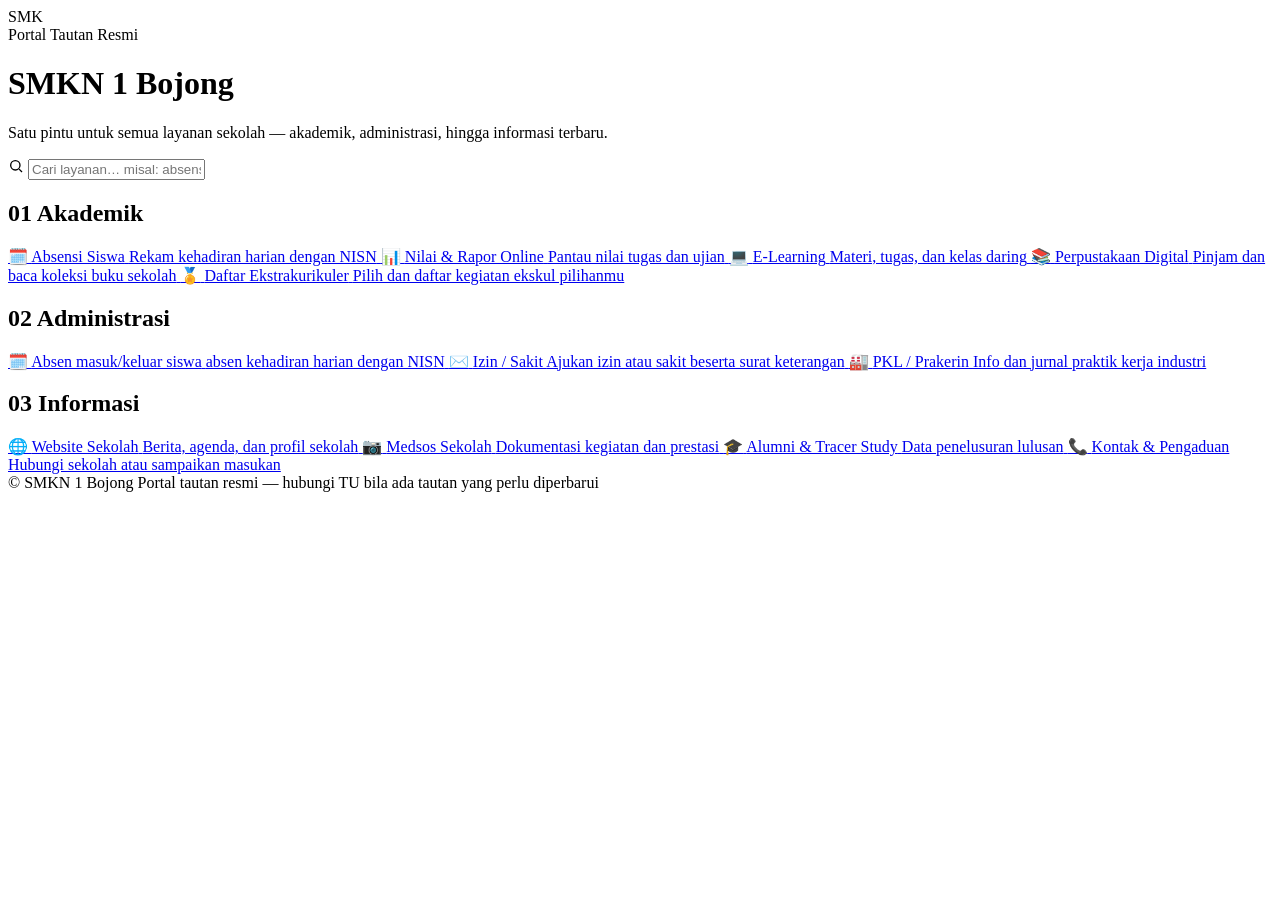
==== index.html @ 1ded224a "Create index.html" ====
<!DOCTYPE html>
<html lang="id">
<head>
<meta charset="UTF-8">
<meta name="viewport" content="width=device-width, initial-scale=1.0">
<meta name="theme-color" content="#0F4C81">
<title>Portal Tautan - SMKN 1 Bojong</title>
<link rel="preconnect" href="https://fonts.googleapis.com">
<link href="https://fonts.googleapis.com/css2?family=Sora:wght@400;600;700;800&family=Inter:wght@400;500;600&family=IBM+Plex+Mono:wght@500;600&display=swap" rel="stylesheet">
<link rel="stylesheet" href="portal.css">
</head>
<body>

<header class="hero">
  <div class="hero__crest">SMK</div>
  <span class="hero__eyebrow">Portal Tautan Resmi</span>
  <h1>SMKN 1 Bojong</h1>
  <p>Satu pintu untuk semua layanan sekolah — akademik, administrasi, hingga informasi terbaru.</p>

  <label class="search" for="cari">
    <svg width="16" height="16" viewBox="0 0 24 24" fill="none" stroke="currentColor" stroke-width="2"><circle cx="11" cy="11" r="7"/><line x1="21" y1="21" x2="16.65" y2="16.65"/></svg>
    <input id="cari" type="text" placeholder="Cari layanan… misal: absensi, nilai, perpustakaan">
  </label>
</header>

<main>

  <section class="grup" data-grup="akademik">
    <h2><span class="grup__nomor">01</span> Akademik</h2>
    <div class="kartu-grid">

      <a class="kartu" href="https://bojong-siswa.base44.app/" target="_blank" rel="noopener" data-cari="absensi kehadiran siswa">
        <span class="kartu__ikon">🗓️</span>
        <span class="kartu__judul">Absensi Siswa</span>
        <span class="kartu__desk">Rekam kehadiran harian dengan NISN</span>
      </a>

      <a class="kartu" href="#" target="_blank" rel="noopener" data-cari="nilai rapor akademik e-learning">
        <span class="kartu__ikon">📊</span>
        <span class="kartu__judul">Nilai &amp; Rapor Online</span>
        <span class="kartu__desk">Pantau nilai tugas dan ujian</span>
      </a>

      <a class="kartu" href="#" target="_blank" rel="noopener" data-cari="e-learning kelas daring materi">
        <span class="kartu__ikon">💻</span>
        <span class="kartu__judul">E-Learning</span>
        <span class="kartu__desk">Materi, tugas, dan kelas daring</span>
      </a>

      <a class="kartu" href="#" target="_blank" rel="noopener" data-cari="perpustakaan digital buku">
        <span class="kartu__ikon">📚</span>
        <span class="kartu__judul">Perpustakaan Digital</span>
        <span class="kartu__desk">Pinjam dan baca koleksi buku sekolah</span>
      </a>

      <a class="kartu" href="https://bojong-siswa.base44.app/daftar-ekskul" target="_blank" rel="noopener" data-cari="daftar ekstrakurikuler ekskul pendaftaran">
        <span class="kartu__ikon">🏅</span>
        <span class="kartu__judul">Daftar Ekstrakurikuler</span>
        <span class="kartu__desk">Pilih dan daftar kegiatan ekskul pilihanmu</span>
      </a>

    </div>
  </section>

  <section class="grup" data-grup="administrasi">
    <h2><span class="grup__nomor">02</span> Administrasi</h2>
    <div class="kartu-grid">

      <a class="kartu" href="https://bojong-siswa.base44.app/absen" target="_blank" rel="noopener" data-cari="absensi kehadiran siswa">
        <span class="kartu__ikon">🗓️</span>
        <span class="kartu__judul">Absen masuk/keluar siswa</span>
        <span class="kartu__desk">absen kehadiran harian dengan NISN</span>
      </a>


            <a class="kartu" href="https://bojong-siswa.base44.app/izin" target="_blank" rel="noopener" data-cari="izin sakit surat keterangan">
        <span class="kartu__ikon">✉️</span>
        <span class="kartu__judul">Izin / Sakit</span>
        <span class="kartu__desk">Ajukan izin atau sakit beserta surat keterangan</span>
      </a>

      <a class="kartu" href="#" target="_blank" rel="noopener" data-cari="prakerin magang industri pkl">
        <span class="kartu__ikon">🏭</span>
        <span class="kartu__judul">PKL / Prakerin</span>
        <span class="kartu__desk">Info dan jurnal praktik kerja industri</span>
      </a>

    </div>
  </section>

  <section class="grup" data-grup="informasi">
    <h2><span class="grup__nomor">03</span> Informasi</h2>
    <div class="kartu-grid">

      <a class="kartu" href="#" target="_blank" rel="noopener" data-cari="website resmi sekolah berita">
        <span class="kartu__ikon">🌐</span>
        <span class="kartu__judul">Website Sekolah</span>
        <span class="kartu__desk">Berita, agenda, dan profil sekolah</span>
      </a>

      <a class="kartu" href="medsos.html" target="_blank" rel="noopener" data-cari="instagram media sosial">
        <span class="kartu__ikon">📷</span>
        <span class="kartu__judul">Medsos Sekolah</span>
        <span class="kartu__desk">Dokumentasi kegiatan dan prestasi</span>
      </a>

      <a class="kartu" href="#" target="_blank" rel="noopener" data-cari="alumni tracer study">
        <span class="kartu__ikon">🎓</span>
        <span class="kartu__judul">Alumni &amp; Tracer Study</span>
        <span class="kartu__desk">Data penelusuran lulusan</span>
      </a>

      <a class="kartu" href="#" target="_blank" rel="noopener" data-cari="kontak pengaduan hubungi kami">
        <span class="kartu__ikon">📞</span>
        <span class="kartu__judul">Kontak &amp; Pengaduan</span>
        <span class="kartu__desk">Hubungi sekolah atau sampaikan masukan</span>
      </a>

    </div>
  </section>

  <p class="kosong" id="hasilKosong" hidden>Tidak ada layanan yang cocok dengan pencarianmu.</p>

</main>

<footer class="foot">
  <span>&copy; <span id="year"></span> SMKN 1 Bojong</span>
  <span>Portal tautan resmi &mdash; hubungi TU bila ada tautan yang perlu diperbarui</span>
</footer>

<script src="portal.js"></script>
</body>
</html>
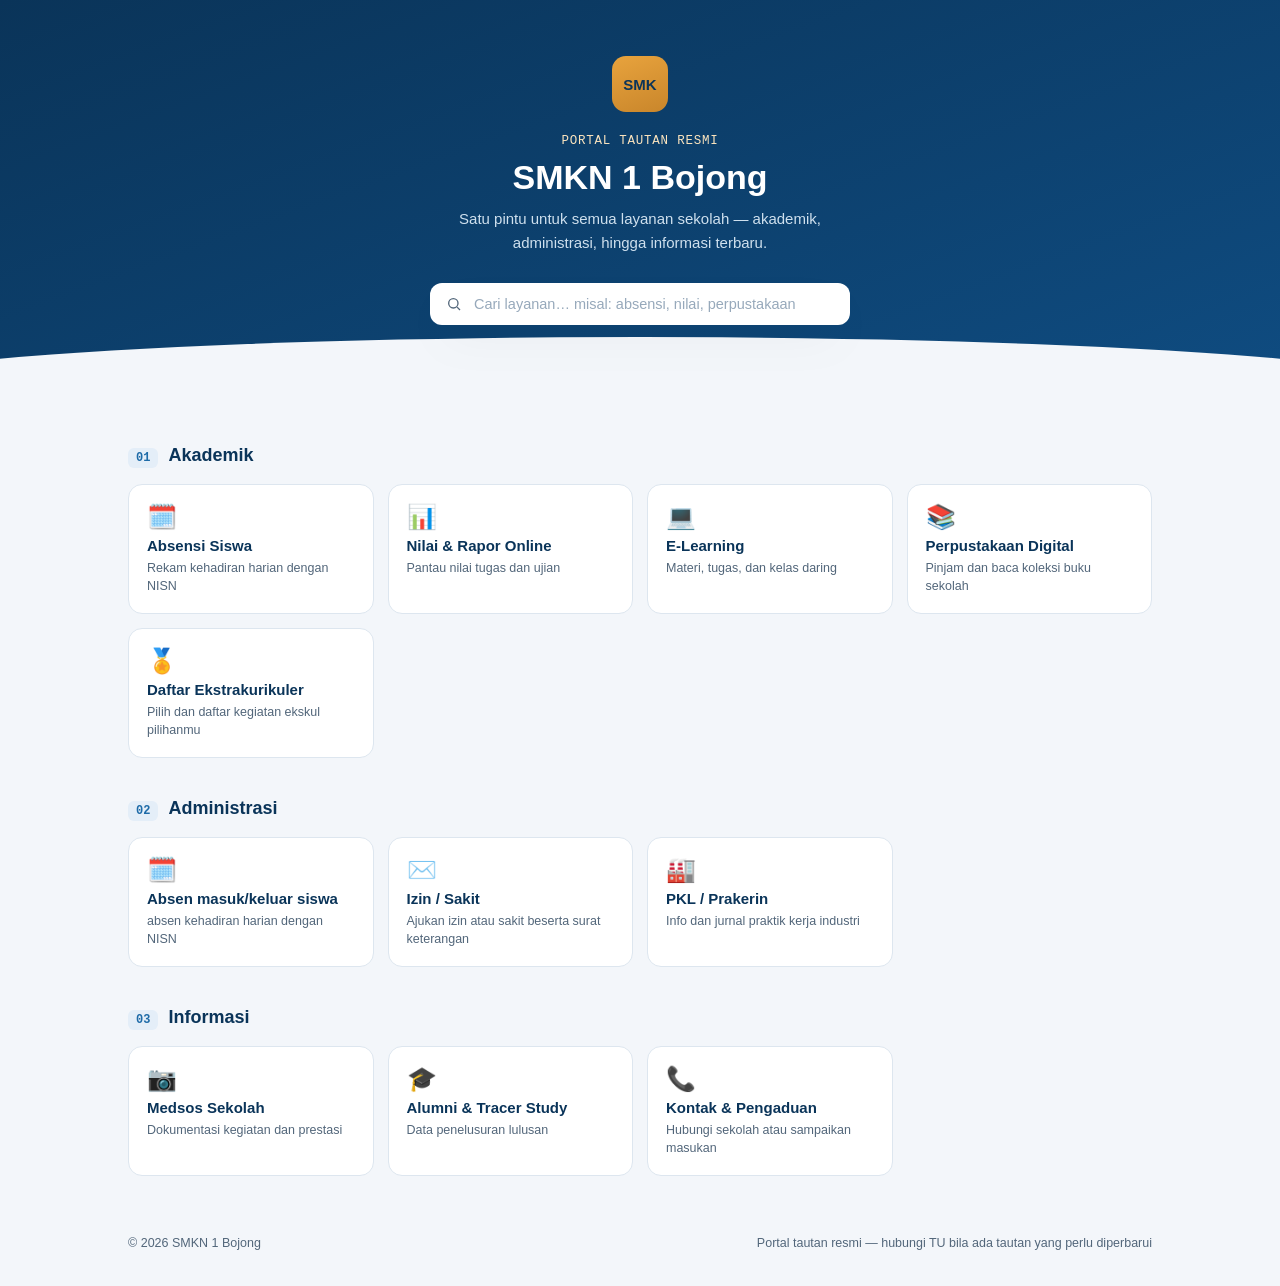
==== commit 764e62e4: "Update index.html" ====
--- a/index.html
+++ b/index.html
@@ -92,12 +92,6 @@
     <h2><span class="grup__nomor">03</span> Informasi</h2>
     <div class="kartu-grid">
 
-      <a class="kartu" href="#" target="_blank" rel="noopener" data-cari="website resmi sekolah berita">
-        <span class="kartu__ikon">🌐</span>
-        <span class="kartu__judul">Website Sekolah</span>
-        <span class="kartu__desk">Berita, agenda, dan profil sekolah</span>
-      </a>
-
       <a class="kartu" href="medsos.html" target="_blank" rel="noopener" data-cari="instagram media sosial">
         <span class="kartu__ikon">📷</span>
         <span class="kartu__judul">Medsos Sekolah</span>
--- a/portal.css
+++ b/portal.css
@@ -0,0 +1,203 @@
+:root{
+  --navy: #0A3459;
+  --blue: #0F4C81;
+  --blue-light: #1E6BA8;
+  --gold: #E8A33D;
+  --gold-soft: #FBE4BE;
+  --ink: #182432;
+  --ink-soft: #52667A;
+  --paper: #F3F6FA;
+  --card: #FFFFFF;
+  --line: #DDE6EF;
+
+  --display: 'Sora', sans-serif;
+  --body: 'Inter', sans-serif;
+  --mono: 'IBM Plex Mono', monospace;
+}
+
+*{ box-sizing: border-box; }
+
+body{
+  margin: 0;
+  font-family: var(--body);
+  background: var(--paper);
+  color: var(--ink);
+  -webkit-font-smoothing: antialiased;
+}
+
+h1, h2{ font-family: var(--display); margin: 0; }
+
+/* ---------- Hero ---------- */
+.hero{
+  background: linear-gradient(160deg, var(--navy) 0%, var(--blue) 100%);
+  color: #fff;
+  text-align: center;
+  padding: 56px 24px 72px;
+  position: relative;
+  overflow: hidden;
+}
+.hero::after{
+  content: "";
+  position: absolute;
+  inset: auto 0 0 0;
+  height: 60px;
+  background: var(--paper);
+  border-radius: 50% 50% 0 0 / 100% 100% 0 0;
+  transform: scaleX(1.3);
+}
+
+.hero__crest{
+  width: 56px; height: 56px;
+  margin: 0 auto 18px;
+  border-radius: 14px;
+  background: linear-gradient(160deg, var(--gold), #C9862B);
+  display: grid;
+  place-items: center;
+  font-family: var(--display);
+  font-weight: 800;
+  color: var(--navy);
+  font-size: 15px;
+}
+
+.hero__eyebrow{
+  display: inline-block;
+  font-family: var(--mono);
+  font-size: 12.5px;
+  letter-spacing: .06em;
+  color: var(--gold-soft);
+  text-transform: uppercase;
+  margin-bottom: 10px;
+}
+
+.hero h1{ font-size: 34px; margin-bottom: 10px; }
+.hero p{
+  color: #CFE0EE;
+  max-width: 46ch;
+  margin: 0 auto 28px;
+  font-size: 15px;
+  line-height: 1.6;
+}
+
+.search{
+  position: relative;
+  z-index: 2;
+  display: flex;
+  align-items: center;
+  gap: 10px;
+  max-width: 420px;
+  margin: 0 auto;
+  background: #fff;
+  border-radius: 12px;
+  padding: 12px 16px;
+  box-shadow: 0 20px 40px -20px rgba(0,0,0,.5);
+  color: var(--ink-soft);
+}
+.search input{
+  border: none;
+  outline: none;
+  flex: 1;
+  font-family: var(--body);
+  font-size: 14.5px;
+  color: var(--ink);
+}
+.search input::placeholder{ color: #97A9BB; }
+
+/* ---------- Main / groups ---------- */
+main{
+  max-width: 1080px;
+  margin: 0 auto;
+  padding: 8px 28px 40px;
+  position: relative;
+  z-index: 1;
+}
+
+.grup{ margin-top: 40px; }
+.grup h2{
+  font-size: 18px;
+  color: var(--navy);
+  display: flex;
+  align-items: baseline;
+  gap: 10px;
+  margin-bottom: 16px;
+}
+.grup__nomor{
+  font-family: var(--mono);
+  font-size: 12px;
+  color: var(--blue-light);
+  background: #E4EEF8;
+  padding: 3px 8px;
+  border-radius: 6px;
+}
+
+.kartu-grid{
+  display: grid;
+  grid-template-columns: repeat(4, 1fr);
+  gap: 14px;
+}
+
+.kartu{
+  display: flex;
+  flex-direction: column;
+  gap: 6px;
+  text-decoration: none;
+  color: inherit;
+  background: var(--card);
+  border: 1px solid var(--line);
+  border-radius: 14px;
+  padding: 18px;
+  position: relative;
+  transition: transform .15s ease, box-shadow .15s ease, border-color .15s ease;
+}
+.kartu::after{
+  content: "↗";
+  position: absolute;
+  top: 16px; right: 16px;
+  font-size: 13px;
+  color: var(--ink-soft);
+  opacity: 0;
+  transition: opacity .15s ease;
+}
+.kartu:hover{
+  transform: translateY(-3px);
+  box-shadow: 0 16px 30px -18px rgba(10,52,89,.35);
+  border-color: var(--blue-light);
+}
+.kartu:hover::after{ opacity: 1; }
+
+.kartu__ikon{ font-size: 24px; }
+.kartu__judul{ font-family: var(--display); font-weight: 700; font-size: 15px; color: var(--navy); }
+.kartu__desk{ font-size: 12.5px; color: var(--ink-soft); line-height: 1.4; }
+
+.kosong{
+  text-align: center;
+  color: var(--ink-soft);
+  font-size: 14px;
+  padding: 40px 0;
+}
+
+/* ---------- Footer ---------- */
+.foot{
+  display: flex;
+  justify-content: space-between;
+  max-width: 1080px;
+  margin: 0 auto;
+  padding: 20px 28px 40px;
+  font-size: 12.5px;
+  color: var(--ink-soft);
+}
+
+/* ---------- Responsive ---------- */
+@media (max-width: 900px){
+  .kartu-grid{ grid-template-columns: repeat(2, 1fr); }
+}
+@media (max-width: 560px){
+  .hero{ padding: 44px 20px 64px; }
+  .hero h1{ font-size: 27px; }
+  main{ padding: 8px 18px 40px; }
+  .kartu-grid{ grid-template-columns: 1fr; }
+  .foot{ flex-direction: column; gap: 6px; padding: 16px 18px 28px; }
+}
+
+@media (prefers-reduced-motion: reduce){
+  .kartu{ transition: none; }
+}
